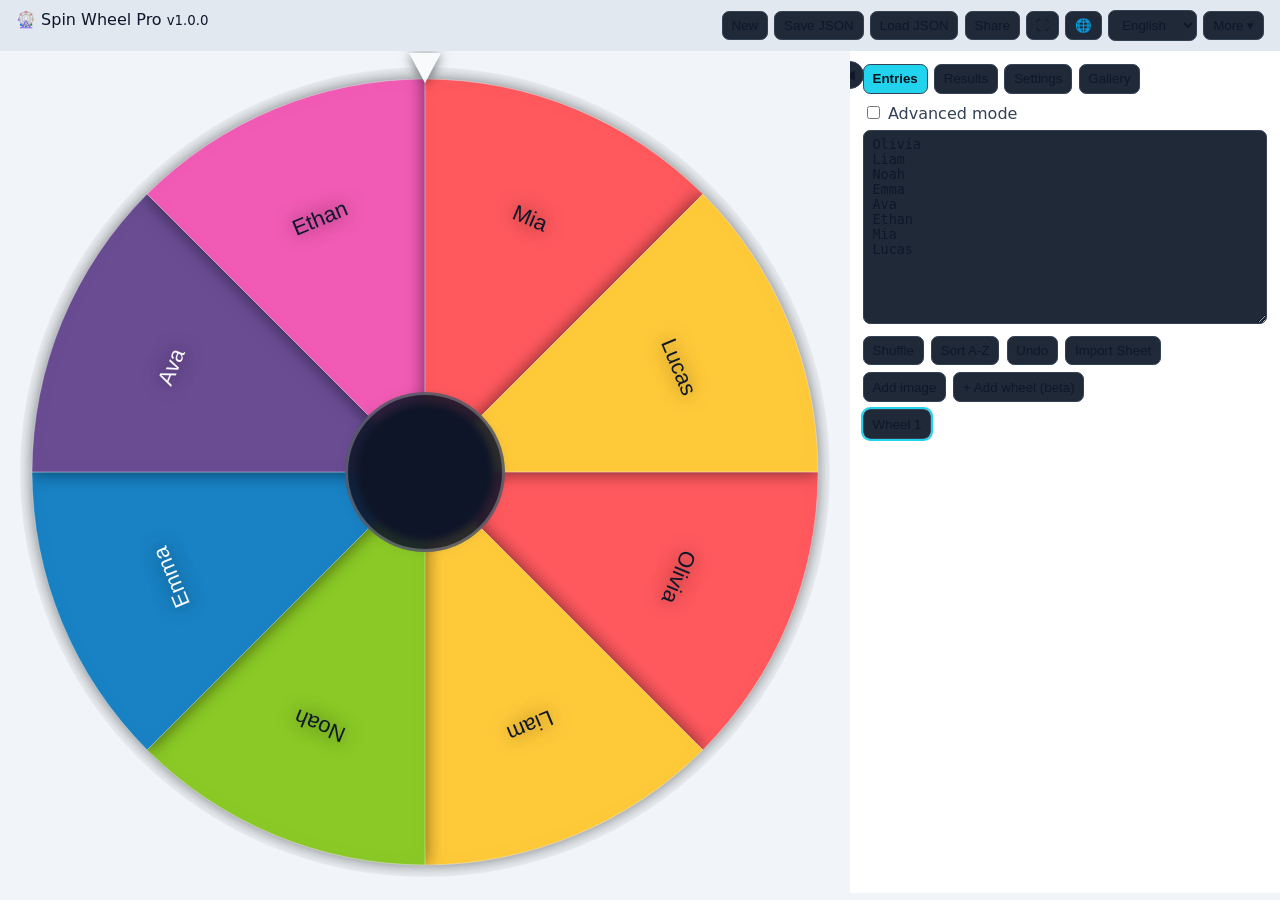
==== index.html @ e316a69f "Build offline WheelOfNames-style client-side app" ====
<!doctype html>
<html lang="en">
<head>
  <meta charset="UTF-8" />
  <meta name="viewport" content="width=device-width, initial-scale=1.0" />
  <title>Spin Wheel Pro</title>
  <link rel="stylesheet" href="styles.css" />
</head>
<body>
  <header class="topbar">
    <div class="brand">🎡 <span data-i18n="appTitle">Spin Wheel Pro</span> <small id="appVersion">v1.0.0</small></div>
    <div class="top-actions">
      <button id="newWheelBtn">New</button>
      <button id="saveWheelBtn">Save JSON</button>
      <button id="loadWheelBtn">Load JSON</button>
      <input id="loadWheelInput" type="file" accept="application/json" hidden />
      <button id="shareBtn">Share</button>
      <button id="fullscreenBtn">⛶</button>
      <button id="languageBtn" aria-label="language selector">🌐</button>
      <select id="languageSelect" class="compact">
        <option value="en">English</option>
        <option value="es">Español</option>
      </select>
      <button id="moreBtn">More ▾</button>
    </div>
  </header>

  <main class="layout">
    <section class="wheel-pane" id="wheelPane">
      <canvas id="wheelCanvas" width="900" height="900" aria-label="Spinning wheel" role="img"></canvas>
      <div id="pointer" aria-hidden="true"></div>
      <button id="spinBtn" class="spin-overlay" aria-label="Spin wheel">Click to spin</button>
    </section>

    <aside class="panel" id="sidePanel">
      <button id="collapsePanelBtn" class="collapse-btn" aria-label="Collapse panel">◀</button>
      <div class="tabs" role="tablist">
        <button class="tab active" data-tab="entriesTab">Entries</button>
        <button class="tab" data-tab="resultsTab">Results</button>
        <button class="tab" data-tab="settingsTab">Settings</button>
        <button class="tab" data-tab="galleryTab">Gallery</button>
      </div>

      <section id="entriesTab" class="tab-content active">
        <div class="row"><label><input type="checkbox" id="advancedMode" /> Advanced mode</label></div>
        <textarea id="entriesInput" rows="12" aria-label="Entries, one per line"></textarea>
        <div id="advancedEditor" class="hidden"></div>
        <div class="button-row">
          <button id="shuffleBtn">Shuffle</button>
          <button id="sortBtn">Sort A-Z</button>
          <button id="undoBtn">Undo</button>
          <button id="importSheetBtn">Import Sheet</button>
        </div>
        <div class="button-row">
          <button id="addImageBtn">Add image</button>
          <button id="addWheelBtn">+ Add wheel (beta)</button>
        </div>
        <div id="wheelTabs" class="wheel-tabs"></div>
      </section>

      <section id="resultsTab" class="tab-content">
        <ul id="resultsList"></ul>
        <div class="button-row">
          <button id="sortResultsBtn">Sort</button>
          <button id="clearResultsBtn">Clear</button>
        </div>
      </section>

      <section id="settingsTab" class="tab-content">
        <label>Title <input id="wheelTitle" type="text" value="My Wheel" /></label>
        <label><input type="checkbox" id="showTitleToggle" checked /> Show title</label>
        <label><input type="checkbox" id="showSpinTextToggle" checked /> Show "Click to spin" text</label>
        <label>Spin duration: <span id="durationValue">11</span>s
          <input id="durationSlider" type="range" min="1" max="60" value="11" />
        </label>
        <div class="button-row compact-row">
          <button class="presetDuration" data-v="6">Quick</button>
          <button class="presetDuration" data-v="11">Normal</button>
          <button class="presetDuration" data-v="19">Long</button>
        </div>
        <label>Visible sectors <input id="visibleSectors" type="range" min="3" max="24" value="10" /></label>
        <label><input type="checkbox" id="spinSlowly" /> Spin slowly</label>
        <label><input type="checkbox" id="displayDuplicates" checked /> Display duplicates</label>
        <label>Tick sound
          <select id="tickSoundSelect">
            <option value="wood">Wood</option>
            <option value="click">Click</option>
            <option value="bell">Bell</option>
          </select>
        </label>
        <label>Tick volume <input id="tickVolume" type="range" min="0" max="1" step="0.01" value="0.4" /></label>
        <label>Celebrate sound
          <select id="celebrateSoundSelect">
            <option value="applause">Applause</option>
            <option value="chime">Chime</option>
            <option value="trumpet">Trumpet</option>
          </select>
        </label>
        <label>Celebrate volume <input id="celebrateVolume" type="range" min="0" max="1" step="0.01" value="0.6" /></label>
        <label><input type="checkbox" id="confettiToggle" checked /> Confetti</label>
        <label><input type="checkbox" id="autoRemoveToggle" /> Auto-remove winner</label>
        <label>Auto-remove delay (s) <input id="autoRemoveDelay" type="number" value="5" min="1" max="60" /></label>
        <label>Winner message <input id="winnerMessage" value="We have a winner!" /></label>
        <label><input type="checkbox" id="showRemoveBtn" checked /> Show remove button in popup</label>

        <h4>Appearance</h4>
        <label>Style
          <select id="colorMode">
            <option value="palette">One color per section</option>
            <option value="image">Wheel background image</option>
          </select>
        </label>
        <label>Palette
          <select id="paletteSelect"></select>
        </label>
        <div id="customPalette" class="button-row compact-row"></div>
        <div class="button-row compact-row"><button id="refreshColorsBtn">Refresh colors</button></div>
        <label>Background image <input id="wheelBgUpload" type="file" accept="image/*" /></label>
        <label>Center image <input id="centerImgUpload" type="file" accept="image/*" /></label>
        <label>Center image size <input id="centerImgSize" type="range" min="40" max="280" value="120" /></label>
        <label>Page background <input id="pageBgColor" type="color" value="#0f172a" /></label>
        <label><input type="checkbox" id="gradientToggle" checked /> Gradient overlay</label>
        <label><input type="checkbox" id="wheelShadowToggle" checked /> Wheel shadow</label>
        <label><input type="checkbox" id="contoursToggle" checked /> Sector contours</label>
        <label>Pointer color <input id="pointerColor" type="color" value="#f8fafc" /></label>
      </section>

      <section id="galleryTab" class="tab-content">
        <input id="gallerySearch" placeholder="Search public wheels" />
        <div id="galleryList"></div>
      </section>
    </aside>
  </main>

  <dialog id="winnerDialog">
    <h3 id="winnerTitle">We have a winner!</h3>
    <p id="winnerName"></p>
    <div class="button-row">
      <button id="keepWinnerBtn">Keep</button>
      <button id="removeWinnerBtn">Remove</button>
      <button id="closeWinnerBtn">Close</button>
    </div>
  </dialog>

  <dialog id="preferencesDialog">
    <h3>Preferences</h3>
    <label>Theme
      <select id="themeSelect">
        <option value="system">System</option>
        <option value="light">Light</option>
        <option value="dark">Dark</option>
      </select>
    </label>
    <label><input type="checkbox" id="prefShowSpinText" checked /> Show "Click to spin" text</label>
    <button id="closePreferencesBtn">Close</button>
    <p><a href="changelog.html" target="_blank" rel="noopener">View changelog</a></p>
  </dialog>

  <dialog id="shareDialog">
    <h3>Share wizard</h3>
    <label>Title <input id="shareTitle" /></label>
    <label>Theme
      <select id="shareTheme"></select>
    </label>
    <label>Visibility
      <select id="shareVisibility">
        <option value="spin">Anyone with link can spin</option>
        <option value="spin-copy">Anyone can spin and copy</option>
        <option value="public">Public gallery</option>
      </select>
    </label>
    <button id="generateShareBtn">Generate</button>
    <textarea id="shareLinkOut" rows="3" readonly></textarea>
    <textarea id="embedCodeOut" rows="3" readonly></textarea>
    <div id="sharePreview"></div>
    <button id="closeShareBtn">Close</button>
  </dialog>

  <script type="module" src="app.js"></script>
</body>
</html>
---- styles.css ----
:root{--bg:#0f172a;--panel:#111827;--text:#e2e8f0;--muted:#94a3b8;--accent:#22d3ee}
*{box-sizing:border-box}body{margin:0;font-family:Inter,system-ui,sans-serif;background:var(--bg);color:var(--text)}
.topbar{display:flex;justify-content:space-between;gap:1rem;padding:.6rem 1rem;background:#020617;position:sticky;top:0;z-index:10}.top-actions{display:flex;gap:.4rem;align-items:center;flex-wrap:wrap}
button,input,select,textarea{background:#1f2937;color:var(--text);border:1px solid #334155;border-radius:.45rem;padding:.4rem .55rem}
button{cursor:pointer}button:hover{border-color:#64748b}.compact{max-width:110px}
.layout{display:grid;grid-template-columns:minmax(300px,1fr) 430px;min-height:calc(100vh - 58px)}
.wheel-pane{position:relative;display:grid;place-items:center;padding:1rem}.wheel-pane canvas{width:min(90vmin,900px);height:min(90vmin,900px);max-width:100%;border-radius:50%}
#pointer{position:absolute;top:calc(50% - min(45vmin,450px) - 14px);width:0;height:0;border-left:16px solid transparent;border-right:16px solid transparent;border-top:30px solid #f8fafc;filter:drop-shadow(0 2px 6px #0008)}
.spin-overlay{position:absolute;inset:0;margin:auto;width:160px;height:160px;border-radius:50%;font-weight:700;background:#0f172add;border:3px solid #fff4;backdrop-filter:blur(3px)}
.panel{background:var(--panel);padding:.8rem;overflow:auto;position:relative}.collapse-btn{position:absolute;left:-14px;top:10px;border-radius:50%;width:28px;height:28px;padding:0}
.tabs{display:flex;gap:.4rem;margin-bottom:.6rem;flex-wrap:wrap}.tab.active{background:var(--accent);color:#00131a;font-weight:700}
.tab-content{display:none}.tab-content.active{display:block}
textarea{width:100%;resize:vertical}.button-row{display:flex;gap:.45rem;flex-wrap:wrap;margin:.45rem 0}.compact-row button{padding:.25rem .4rem}
label{display:block;margin:.4rem 0;color:var(--muted)}label input:not([type="checkbox"]),label select{display:block;width:100%;margin-top:.25rem}
.hidden{display:none}.wheel-tabs{display:flex;gap:.3rem;flex-wrap:wrap}.wheel-tab.active{outline:2px solid var(--accent)}
#resultsList{max-height:40vh;overflow:auto;padding-left:1rem}dialog{border:none;border-radius:.8rem;background:#0b1220;color:var(--text);width:min(94vw,500px)}
#galleryList .item{padding:.5rem;border:1px solid #334155;margin:.4rem 0;border-radius:.5rem}
.confetti{position:fixed;width:8px;height:14px;top:-20px;animation:fall 2.6s linear forwards;z-index:30}
@keyframes fall{to{transform:translateY(110vh) rotate(420deg);opacity:0}}
.pulse{animation:pulse .8s ease-in-out 3}@keyframes pulse{50%{transform:scale(1.05)}}
body.light{--bg:#f1f5f9;--panel:#ffffff;--text:#0f172a;--muted:#334155}body.light .topbar{background:#e2e8f0}
@media (max-width:1080px){.layout{grid-template-columns:1fr}.panel{max-height:45vh}.collapse-btn{display:none}}
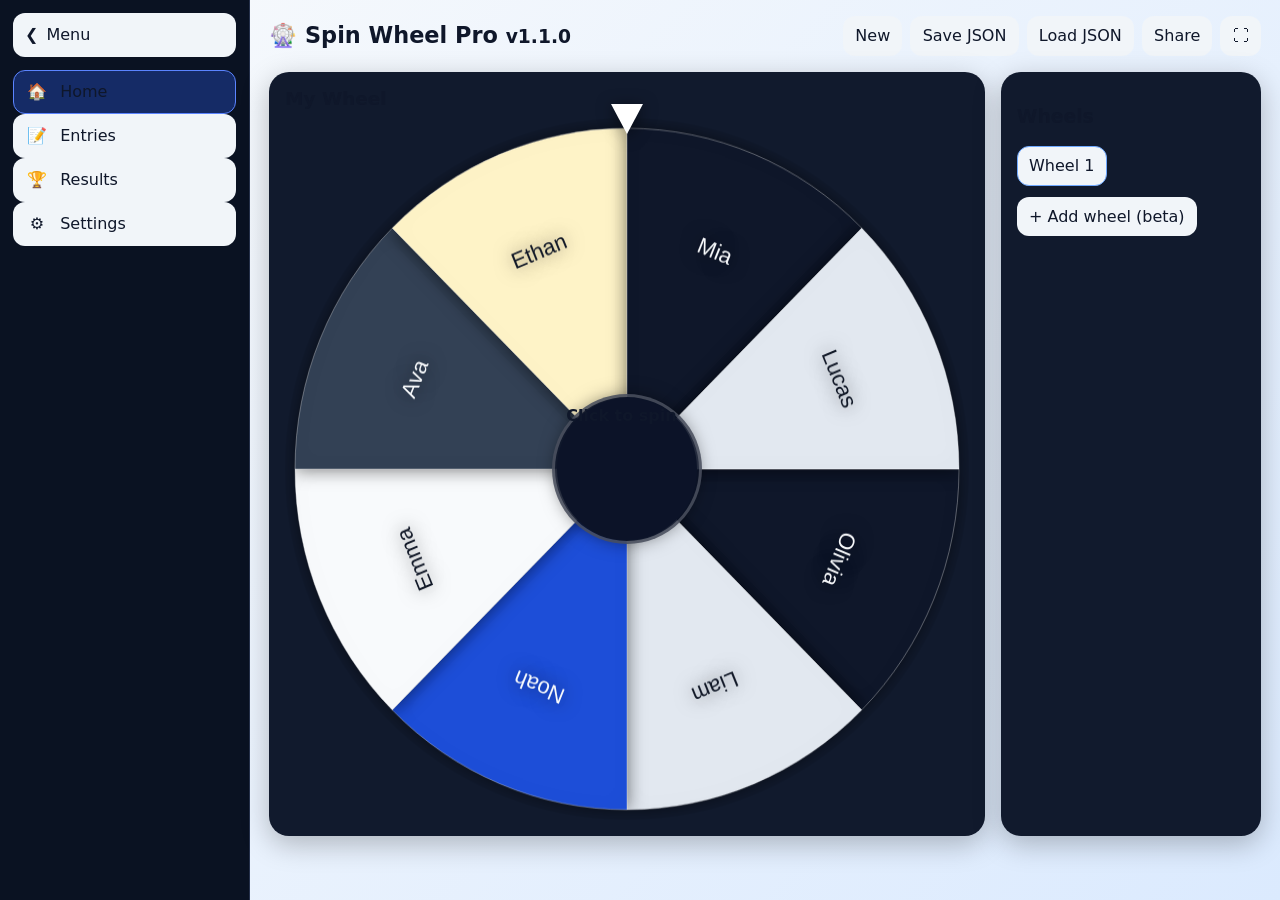
==== commit dabf7b71: "Refine UI/UX with accessible sidebar, accordion settings, and validated themes" ====
--- a/index.html
+++ b/index.html
@@ -2,63 +2,82 @@
 <html lang="en">
 <head>
   <meta charset="UTF-8" />
-  <meta name="viewport" content="width=device-width, initial-scale=1.0" />
+  <meta name="viewport" content="width=device-width, initial-scale=1" />
   <title>Spin Wheel Pro</title>
   <link rel="stylesheet" href="styles.css" />
 </head>
 <body>
-  <header class="topbar">
-    <div class="brand">🎡 <span data-i18n="appTitle">Spin Wheel Pro</span> <small id="appVersion">v1.0.0</small></div>
-    <div class="top-actions">
-      <button id="newWheelBtn">New</button>
-      <button id="saveWheelBtn">Save JSON</button>
-      <button id="loadWheelBtn">Load JSON</button>
-      <input id="loadWheelInput" type="file" accept="application/json" hidden />
-      <button id="shareBtn">Share</button>
-      <button id="fullscreenBtn">⛶</button>
-      <button id="languageBtn" aria-label="language selector">🌐</button>
-      <select id="languageSelect" class="compact">
-        <option value="en">English</option>
-        <option value="es">Español</option>
-      </select>
-      <button id="moreBtn">More ▾</button>
-    </div>
-  </header>
+  <div class="app-shell">
+    <aside id="sidebar" class="sidebar" aria-label="Main navigation">
+      <button id="sidebarToggle" class="sidebar-toggle" aria-expanded="true" aria-controls="sidebarContent" title="Collapse sidebar">
+        <span class="caret">❮</span><span class="toggle-text">Menu</span>
+      </button>
+      <nav id="sidebarContent" class="sidebar-content" aria-label="Sections">
+        <button class="nav-item active" data-view="homeView" aria-label="Home" title="Home">
+          <span class="icon" aria-hidden="true">🏠</span><span class="label">Home</span>
+        </button>
+        <button class="nav-item" data-view="entriesView" aria-label="Entries" title="Entries">
+          <span class="icon" aria-hidden="true">📝</span><span class="label">Entries</span>
+        </button>
+        <button class="nav-item" data-view="resultsView" aria-label="Results" title="Results">
+          <span class="icon" aria-hidden="true">🏆</span><span class="label">Results</span>
+        </button>
+        <button class="nav-item" data-view="settingsView" aria-label="Settings" title="Settings">
+          <span class="icon" aria-hidden="true">⚙️</span><span class="label">Settings</span>
+        </button>
+      </nav>
+    </aside>
 
-  <main class="layout">
-    <section class="wheel-pane" id="wheelPane">
-      <canvas id="wheelCanvas" width="900" height="900" aria-label="Spinning wheel" role="img"></canvas>
-      <div id="pointer" aria-hidden="true"></div>
-      <button id="spinBtn" class="spin-overlay" aria-label="Spin wheel">Click to spin</button>
-    </section>
+    <button id="reopenSidebar" class="reopen-sidebar hidden" aria-label="Expand sidebar" title="Expand sidebar">☰</button>
 
-    <aside class="panel" id="sidePanel">
-      <button id="collapsePanelBtn" class="collapse-btn" aria-label="Collapse panel">◀</button>
-      <div class="tabs" role="tablist">
-        <button class="tab active" data-tab="entriesTab">Entries</button>
-        <button class="tab" data-tab="resultsTab">Results</button>
-        <button class="tab" data-tab="settingsTab">Settings</button>
-        <button class="tab" data-tab="galleryTab">Gallery</button>
-      </div>
+    <main class="main-content">
+      <header class="topbar">
+        <h1>🎡 <span data-i18n="appTitle">Spin Wheel Pro</span> <small id="appVersion">v1.1.0</small></h1>
+        <div class="toolbar" role="group" aria-label="Primary actions">
+          <button id="newBtn">New</button>
+          <button id="saveBtn">Save JSON</button>
+          <button id="loadBtn">Load JSON</button>
+          <input id="loadInput" type="file" accept="application/json" hidden />
+          <button id="shareBtn">Share</button>
+          <button id="fullscreenBtn" aria-label="Toggle fullscreen">⛶</button>
+        </div>
+      </header>
 
-      <section id="entriesTab" class="tab-content active">
-        <div class="row"><label><input type="checkbox" id="advancedMode" /> Advanced mode</label></div>
-        <textarea id="entriesInput" rows="12" aria-label="Entries, one per line"></textarea>
-        <div id="advancedEditor" class="hidden"></div>
+      <section id="homeView" class="view active" aria-label="Wheel">
+        <div class="wheel-layout">
+          <div class="wheel-card">
+            <h2 id="wheelTitleText">My Wheel</h2>
+            <div class="wheel-stage">
+              <canvas id="wheelCanvas" width="900" height="900" role="img" aria-label="Random name picker wheel"></canvas>
+              <div id="pointer" aria-hidden="true"></div>
+              <button id="spinBtn" class="spin-btn" aria-label="Spin wheel">Click to spin</button>
+            </div>
+          </div>
+          <div class="quick-actions">
+            <h3>Wheels</h3>
+            <div id="wheelTabs" class="wheel-tabs"></div>
+            <button id="addWheelBtn">+ Add wheel (beta)</button>
+          </div>
+        </div>
+      </section>
+
+      <section id="entriesView" class="view" aria-label="Entries editor">
+        <h2>Entries</h2>
+        <p class="sub">One item per line. Supports emojis and non-Latin text.</p>
+        <label><input id="advancedMode" type="checkbox" /> Advanced mode (per-entry weight/color/image)</label>
+        <textarea id="entriesInput" rows="12" aria-label="Entries list"></textarea>
+        <div id="advancedEditor" class="advanced-editor hidden" aria-live="polite"></div>
         <div class="button-row">
           <button id="shuffleBtn">Shuffle</button>
           <button id="sortBtn">Sort A-Z</button>
           <button id="undoBtn">Undo</button>
-          <button id="importSheetBtn">Import Sheet</button>
+          <button id="importSheetBtn">Import Google Sheet</button>
         </div>
-        <div class="button-row">
-          <button id="addImageBtn">Add image</button>
-          <button id="addWheelBtn">+ Add wheel (beta)</button>
-        </div>
-        <div id="wheelTabs" class="wheel-tabs"></div>
       </section>
 
-      <section id="resultsTab" class="tab-content">
+      <section id="resultsView" class="view" aria-label="Spin results">
+        <h2>Results</h2>
+        <p class="sub">History of winners from previous spins.</p>
         <ul id="resultsList"></ul>
         <div class="button-row">
           <button id="sortResultsBtn">Sort</button>
@@ -66,75 +85,17 @@
         </div>
       </section>
 
-      <section id="settingsTab" class="tab-content">
-        <label>Title <input id="wheelTitle" type="text" value="My Wheel" /></label>
-        <label><input type="checkbox" id="showTitleToggle" checked /> Show title</label>
-        <label><input type="checkbox" id="showSpinTextToggle" checked /> Show "Click to spin" text</label>
-        <label>Spin duration: <span id="durationValue">11</span>s
-          <input id="durationSlider" type="range" min="1" max="60" value="11" />
-        </label>
-        <div class="button-row compact-row">
-          <button class="presetDuration" data-v="6">Quick</button>
-          <button class="presetDuration" data-v="11">Normal</button>
-          <button class="presetDuration" data-v="19">Long</button>
-        </div>
-        <label>Visible sectors <input id="visibleSectors" type="range" min="3" max="24" value="10" /></label>
-        <label><input type="checkbox" id="spinSlowly" /> Spin slowly</label>
-        <label><input type="checkbox" id="displayDuplicates" checked /> Display duplicates</label>
-        <label>Tick sound
-          <select id="tickSoundSelect">
-            <option value="wood">Wood</option>
-            <option value="click">Click</option>
-            <option value="bell">Bell</option>
-          </select>
-        </label>
-        <label>Tick volume <input id="tickVolume" type="range" min="0" max="1" step="0.01" value="0.4" /></label>
-        <label>Celebrate sound
-          <select id="celebrateSoundSelect">
-            <option value="applause">Applause</option>
-            <option value="chime">Chime</option>
-            <option value="trumpet">Trumpet</option>
-          </select>
-        </label>
-        <label>Celebrate volume <input id="celebrateVolume" type="range" min="0" max="1" step="0.01" value="0.6" /></label>
-        <label><input type="checkbox" id="confettiToggle" checked /> Confetti</label>
-        <label><input type="checkbox" id="autoRemoveToggle" /> Auto-remove winner</label>
-        <label>Auto-remove delay (s) <input id="autoRemoveDelay" type="number" value="5" min="1" max="60" /></label>
-        <label>Winner message <input id="winnerMessage" value="We have a winner!" /></label>
-        <label><input type="checkbox" id="showRemoveBtn" checked /> Show remove button in popup</label>
+      <section id="settingsView" class="view" aria-label="App settings">
+        <h2>Settings</h2>
+        <button id="openSettingsDialog">Open settings dialog</button>
+      </section>
+    </main>
+  </div>
 
-        <h4>Appearance</h4>
-        <label>Style
-          <select id="colorMode">
-            <option value="palette">One color per section</option>
-            <option value="image">Wheel background image</option>
-          </select>
-        </label>
-        <label>Palette
-          <select id="paletteSelect"></select>
-        </label>
-        <div id="customPalette" class="button-row compact-row"></div>
-        <div class="button-row compact-row"><button id="refreshColorsBtn">Refresh colors</button></div>
-        <label>Background image <input id="wheelBgUpload" type="file" accept="image/*" /></label>
-        <label>Center image <input id="centerImgUpload" type="file" accept="image/*" /></label>
-        <label>Center image size <input id="centerImgSize" type="range" min="40" max="280" value="120" /></label>
-        <label>Page background <input id="pageBgColor" type="color" value="#0f172a" /></label>
-        <label><input type="checkbox" id="gradientToggle" checked /> Gradient overlay</label>
-        <label><input type="checkbox" id="wheelShadowToggle" checked /> Wheel shadow</label>
-        <label><input type="checkbox" id="contoursToggle" checked /> Sector contours</label>
-        <label>Pointer color <input id="pointerColor" type="color" value="#f8fafc" /></label>
-      </section>
-
-      <section id="galleryTab" class="tab-content">
-        <input id="gallerySearch" placeholder="Search public wheels" />
-        <div id="galleryList"></div>
-      </section>
-    </aside>
-  </main>
-
-  <dialog id="winnerDialog">
+  <dialog id="winnerDialog" aria-labelledby="winnerTitle">
     <h3 id="winnerTitle">We have a winner!</h3>
     <p id="winnerName"></p>
+    <p id="winnerTextAlt" class="sub">Visual effects are optional and can be disabled in settings.</p>
     <div class="button-row">
       <button id="keepWinnerBtn">Keep</button>
       <button id="removeWinnerBtn">Remove</button>
@@ -142,38 +103,86 @@
     </div>
   </dialog>
 
-  <dialog id="preferencesDialog">
-    <h3>Preferences</h3>
-    <label>Theme
-      <select id="themeSelect">
-        <option value="system">System</option>
-        <option value="light">Light</option>
-        <option value="dark">Dark</option>
-      </select>
-    </label>
-    <label><input type="checkbox" id="prefShowSpinText" checked /> Show "Click to spin" text</label>
-    <button id="closePreferencesBtn">Close</button>
-    <p><a href="changelog.html" target="_blank" rel="noopener">View changelog</a></p>
+  <dialog id="settingsDialog" aria-label="Settings dialog">
+    <h3>Preferences & settings</h3>
+    <p class="sub">Adjust wheel behaviour, appearance, accessibility, and language.</p>
+
+    <div class="accordion">
+      <section>
+        <button class="acc-header" data-acc="spinAcc" aria-expanded="true"><span>🎯 Spin behavior</span><span>▾</span></button>
+        <div id="spinAcc" class="acc-panel open">
+          <p class="sub">Control duration, speed, and sound cadence.</p>
+          <label>Spin duration <span id="durationValue">11</span>s<input id="durationSlider" type="range" min="1" max="60" value="11" /></label>
+          <div class="button-row"><button class="preset" data-v="6">Quick</button><button class="preset" data-v="11">Normal</button><button class="preset" data-v="19">Long</button></div>
+          <label><input id="spinSlowly" type="checkbox" /> Spin slowly</label>
+          <label>Visible sectors <input id="visibleSectors" type="range" min="3" max="24" value="10" /></label>
+          <label>Tick sound <select id="tickSound"><option value="wood">Wood</option><option value="click">Click</option><option value="bell">Bell</option></select></label>
+          <label>Tick volume <input id="tickVolume" type="range" min="0" max="1" step="0.01" value="0.4" /></label>
+        </div>
+      </section>
+
+      <section>
+        <button class="acc-header" data-acc="effectsAcc" aria-expanded="false"><span>🎉 Winner & effects</span><span>▾</span></button>
+        <div id="effectsAcc" class="acc-panel">
+          <p class="sub">Choose celebration style and winner popup content.</p>
+          <label>Winner message <input id="winnerMessage" value="We have a winner!" /></label>
+          <label><input id="showRemoveBtn" type="checkbox" checked /> Show remove button</label>
+          <label><input id="confettiToggle" type="checkbox" checked /> Confetti animation</label>
+          <label>Celebrate sound <select id="celebrateSound"><option value="applause">Applause</option><option value="chime">Chime</option><option value="trumpet">Trumpet</option></select></label>
+          <label>Celebrate volume <input id="celebrateVolume" type="range" min="0" max="1" step="0.01" value="0.6" /></label>
+          <label><input id="autoRemove" type="checkbox" /> Auto-remove winner</label>
+          <label>Auto-remove delay (s) <input id="autoRemoveDelay" type="number" min="1" max="60" value="5" /></label>
+        </div>
+      </section>
+
+      <section>
+        <button class="acc-header" data-acc="appearanceAcc" aria-expanded="false"><span>🎨 Appearance</span><span>▾</span></button>
+        <div id="appearanceAcc" class="acc-panel">
+          <p class="sub">Accessible color themes with contrast-safe combinations.</p>
+          <label>Theme <select id="themeSelect"><option value="system">System</option><option value="light">Light</option><option value="dark">Dark</option></select></label>
+          <label>Color palette <select id="paletteSelect"></select></label>
+          <p class="sub">Cue: ★ = high contrast, ● = medium contrast.</p>
+          <label>Primary (validated) <select id="primaryColor"></select></label>
+          <label>Accent (validated) <select id="accentColor"></select></label>
+          <label>Wheel style <select id="colorMode"><option value="palette">Per-sector colors</option><option value="image">Wheel background image</option></select></label>
+          <label>Wheel image <input id="wheelBgUpload" type="file" accept="image/*" aria-label="Upload wheel background image" /></label>
+          <label>Center image <input id="centerImgUpload" type="file" accept="image/*" aria-label="Upload center image" /></label>
+          <label>Center image alt text <input id="centerImageAlt" placeholder="Decorative logo" /></label>
+          <label>Center image size <input id="centerImgSize" type="range" min="40" max="280" value="120" /></label>
+          <label><input id="contoursToggle" type="checkbox" checked /> Sector contours</label>
+          <label><input id="shadowToggle" type="checkbox" checked /> Wheel shadow</label>
+          <label>Pointer color <input id="pointerColor" type="color" value="#ffffff" /></label>
+        </div>
+      </section>
+
+      <section>
+        <button class="acc-header" data-acc="appAcc" aria-expanded="false"><span>🌐 App & sharing</span><span>▾</span></button>
+        <div id="appAcc" class="acc-panel">
+          <p class="sub">Language, labels, URL state, and embedding.</p>
+          <label>Language <select id="languageSelect"><option value="en">English</option><option value="es">Español</option></select></label>
+          <label><input id="showSpinText" type="checkbox" checked /> Show "Click to spin" text</label>
+          <label><input id="showTitle" type="checkbox" checked /> Show title</label>
+          <label><input id="displayDuplicates" type="checkbox" checked /> Display duplicates</label>
+          <label>Wheel title <input id="wheelTitle" value="My Wheel" /></label>
+          <p>Version: <strong>1.1.0</strong> · <a href="changelog.html" target="_blank" rel="noopener">Changelog</a></p>
+        </div>
+      </section>
+    </div>
+
+    <div class="button-row">
+      <button id="closeSettingsDialog">Close</button>
+    </div>
   </dialog>
 
-  <dialog id="shareDialog">
+  <dialog id="shareDialog" aria-label="Share wizard">
     <h3>Share wizard</h3>
-    <label>Title <input id="shareTitle" /></label>
-    <label>Theme
-      <select id="shareTheme"></select>
-    </label>
-    <label>Visibility
-      <select id="shareVisibility">
-        <option value="spin">Anyone with link can spin</option>
-        <option value="spin-copy">Anyone can spin and copy</option>
-        <option value="public">Public gallery</option>
-      </select>
-    </label>
+    <p class="sub">Generate a link and embed code with current wheel state.</p>
+    <label>Share title <input id="shareTitle" /></label>
+    <label>Visibility <select id="shareVisibility"><option value="spin">Anyone with link can spin</option><option value="spin-copy">Anyone can spin and copy</option><option value="public">Public (local gallery)</option></select></label>
     <button id="generateShareBtn">Generate</button>
-    <textarea id="shareLinkOut" rows="3" readonly></textarea>
-    <textarea id="embedCodeOut" rows="3" readonly></textarea>
-    <div id="sharePreview"></div>
-    <button id="closeShareBtn">Close</button>
+    <textarea id="shareOut" rows="3" readonly></textarea>
+    <textarea id="embedOut" rows="3" readonly></textarea>
+    <button id="closeShareDialog">Close</button>
   </dialog>
 
   <script type="module" src="app.js"></script>
--- a/styles.css
+++ b/styles.css
@@ -1,22 +1,72 @@
-:root{--bg:#0f172a;--panel:#111827;--text:#e2e8f0;--muted:#94a3b8;--accent:#22d3ee}
-*{box-sizing:border-box}body{margin:0;font-family:Inter,system-ui,sans-serif;background:var(--bg);color:var(--text)}
-.topbar{display:flex;justify-content:space-between;gap:1rem;padding:.6rem 1rem;background:#020617;position:sticky;top:0;z-index:10}.top-actions{display:flex;gap:.4rem;align-items:center;flex-wrap:wrap}
-button,input,select,textarea{background:#1f2937;color:var(--text);border:1px solid #334155;border-radius:.45rem;padding:.4rem .55rem}
-button{cursor:pointer}button:hover{border-color:#64748b}.compact{max-width:110px}
-.layout{display:grid;grid-template-columns:minmax(300px,1fr) 430px;min-height:calc(100vh - 58px)}
-.wheel-pane{position:relative;display:grid;place-items:center;padding:1rem}.wheel-pane canvas{width:min(90vmin,900px);height:min(90vmin,900px);max-width:100%;border-radius:50%}
-#pointer{position:absolute;top:calc(50% - min(45vmin,450px) - 14px);width:0;height:0;border-left:16px solid transparent;border-right:16px solid transparent;border-top:30px solid #f8fafc;filter:drop-shadow(0 2px 6px #0008)}
-.spin-overlay{position:absolute;inset:0;margin:auto;width:160px;height:160px;border-radius:50%;font-weight:700;background:#0f172add;border:3px solid #fff4;backdrop-filter:blur(3px)}
-.panel{background:var(--panel);padding:.8rem;overflow:auto;position:relative}.collapse-btn{position:absolute;left:-14px;top:10px;border-radius:50%;width:28px;height:28px;padding:0}
-.tabs{display:flex;gap:.4rem;margin-bottom:.6rem;flex-wrap:wrap}.tab.active{background:var(--accent);color:#00131a;font-weight:700}
-.tab-content{display:none}.tab-content.active{display:block}
-textarea{width:100%;resize:vertical}.button-row{display:flex;gap:.45rem;flex-wrap:wrap;margin:.45rem 0}.compact-row button{padding:.25rem .4rem}
-label{display:block;margin:.4rem 0;color:var(--muted)}label input:not([type="checkbox"]),label select{display:block;width:100%;margin-top:.25rem}
-.hidden{display:none}.wheel-tabs{display:flex;gap:.3rem;flex-wrap:wrap}.wheel-tab.active{outline:2px solid var(--accent)}
-#resultsList{max-height:40vh;overflow:auto;padding-left:1rem}dialog{border:none;border-radius:.8rem;background:#0b1220;color:var(--text);width:min(94vw,500px)}
-#galleryList .item{padding:.5rem;border:1px solid #334155;margin:.4rem 0;border-radius:.5rem}
-.confetti{position:fixed;width:8px;height:14px;top:-20px;animation:fall 2.6s linear forwards;z-index:30}
-@keyframes fall{to{transform:translateY(110vh) rotate(420deg);opacity:0}}
-.pulse{animation:pulse .8s ease-in-out 3}@keyframes pulse{50%{transform:scale(1.05)}}
-body.light{--bg:#f1f5f9;--panel:#ffffff;--text:#0f172a;--muted:#334155}body.light .topbar{background:#e2e8f0}
-@media (max-width:1080px){.layout{grid-template-columns:1fr}.panel{max-height:45vh}.collapse-btn{display:none}}
+:root {
+  --bg: #0b1020;
+  --surface: #121a2b;
+  --surface-2: #1a2438;
+  --text: #f3f5fb;
+  --muted: #b8c2d9;
+  --primary: #2563eb;
+  --accent: #f59e0b;
+  --focus: #93c5fd;
+}
+* { box-sizing: border-box; }
+body { margin: 0; font-family: Inter, system-ui, Segoe UI, sans-serif; background: linear-gradient(135deg,#0b1020,#141f36); color: var(--text); }
+button,input,select,textarea { font: inherit; border-radius: 12px; border: 1px solid transparent; background: var(--surface-2); color: var(--text); padding: .58rem .7rem; }
+button { cursor: pointer; }
+button:hover { filter: brightness(1.08); }
+button:focus-visible,input:focus-visible,select:focus-visible,textarea:focus-visible { outline: 3px solid var(--focus); outline-offset: 2px; }
+
+.app-shell { display: grid; grid-template-columns: 250px 1fr; min-height: 100vh; }
+.sidebar { background: #0a1222; border-right: 1px solid #26314b; padding: .8rem; display: flex; flex-direction: column; gap: .8rem; }
+.sidebar.collapsed { width: 78px; }
+.sidebar-toggle { min-height: 44px; display: flex; align-items: center; gap: .5rem; width: 100%; text-align: left; }
+.nav-item { min-height: 44px; width: 100%; display: flex; align-items: center; gap: .7rem; text-align: left; position: relative; }
+.nav-item .icon { width: 24px; text-align: center; }
+.nav-item.active { background: color-mix(in srgb, var(--primary) 35%, #ffffff08); border-color: #5b84ff; }
+.sidebar.collapsed .label,.sidebar.collapsed .toggle-text { display: none; }
+.sidebar.collapsed .nav-item { justify-content: center; }
+.reopen-sidebar { position: fixed; top: 12px; left: 12px; z-index: 40; min-width: 44px; min-height: 44px; border-radius: 50%; }
+.hidden { display: none !important; }
+
+.main-content { padding: 1rem 1.2rem; }
+.topbar { display: flex; justify-content: space-between; align-items: center; gap: 1rem; flex-wrap: wrap; }
+.topbar h1 { margin: 0; font-size: 1.4rem; font-weight: 700; }
+.toolbar { display: flex; gap: .5rem; flex-wrap: wrap; }
+
+.view { display: none; margin-top: 1rem; }
+.view.active { display: block; }
+.wheel-layout { display: grid; grid-template-columns: 1fr 260px; gap: 1rem; }
+.wheel-card,.quick-actions { background: #111a2d; border-radius: 20px; padding: 1rem; box-shadow: 0 8px 28px #00000040; }
+.wheel-card h2 { margin: 0 0 .6rem; font-size: 1.15rem; }
+.wheel-stage { position: relative; display: grid; place-items: center; }
+#wheelCanvas { width: min(78vmin,760px); height: min(78vmin,760px); border-radius: 50%; max-width: 100%; }
+#pointer { position: absolute; top: calc(50% - min(39vmin,380px) - 14px); width: 0; height: 0; border-left: 16px solid transparent; border-right: 16px solid transparent; border-top: 30px solid #fff; filter: drop-shadow(0 3px 8px #0008); }
+.spin-btn { position: absolute; width: 150px; height: 150px; border-radius: 999px; border: 3px solid #ffffff38; background: #0c1428d6; font-weight: 700; }
+
+.wheel-tabs { display: flex; flex-wrap: wrap; gap: .4rem; margin-bottom: .7rem; }
+.wheel-tab.active { border: 1px solid #6ea8ff; }
+.sub { color: var(--muted); margin-top: .2rem; }
+.button-row { display: flex; flex-wrap: wrap; gap: .5rem; margin-top: .7rem; }
+textarea { width: min(100%, 960px); }
+#resultsList { max-width: 800px; max-height: 48vh; overflow: auto; padding-left: 1.1rem; }
+.advanced-editor { max-width: 100%; overflow: auto; margin-top: .6rem; }
+.advanced-editor table { border-collapse: collapse; width: 100%; }
+.advanced-editor th,.advanced-editor td { border-bottom: 1px solid #334155; padding: .4rem; text-align: left; }
+
+dialog { border: none; border-radius: 18px; background: #0c1428; color: var(--text); width: min(94vw, 720px); box-shadow: 0 15px 60px #0009; }
+.accordion { display: grid; gap: .5rem; }
+.acc-header { min-height: 44px; width: 100%; display: flex; justify-content: space-between; align-items: center; text-align: left; }
+.acc-panel { max-height: 0; overflow: hidden; transition: max-height .28s ease; padding: 0 .4rem; }
+.acc-panel.open { max-height: 800px; padding: .35rem .4rem .6rem; }
+label { display: block; margin: .45rem 0; }
+label input:not([type="checkbox"]),label select { display: block; width: 100%; margin-top: .25rem; }
+
+.confetti { position: fixed; top: -20px; width: 10px; height: 14px; animation: fall 2.4s linear forwards; z-index: 100; }
+@keyframes fall { to { transform: translateY(108vh) rotate(500deg); opacity: 0; } }
+
+@media (max-width: 1050px) {
+  .app-shell { grid-template-columns: 1fr; }
+  .sidebar { position: fixed; inset: 0 auto 0 0; width: 250px; z-index: 30; transform: translateX(0); }
+  .sidebar.collapsed { transform: translateX(-100%); }
+  .main-content { padding: .9rem; }
+  .wheel-layout { grid-template-columns: 1fr; }
+}
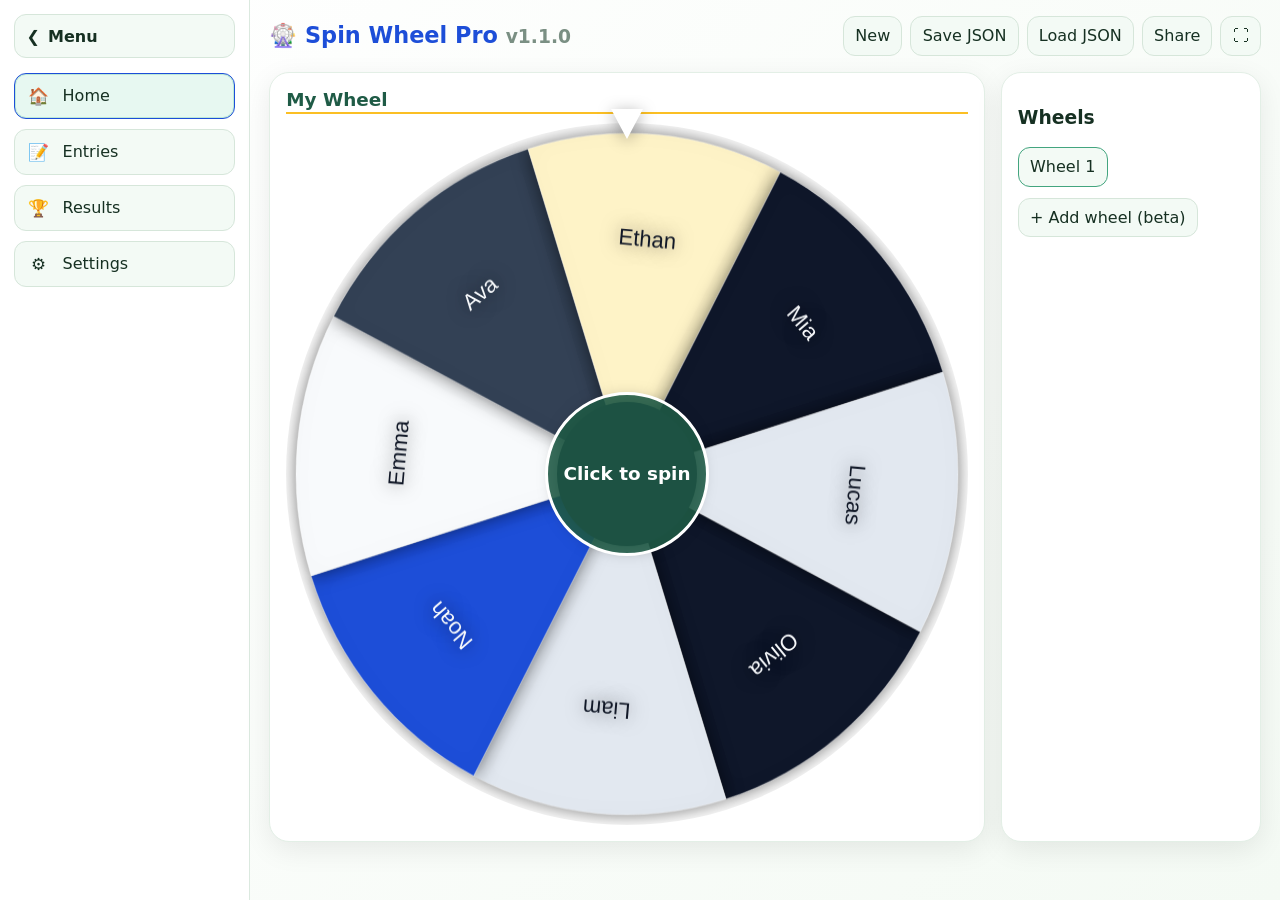
==== commit 2ae1b4c8: "Polish nav spacing, light green theme, and optional gentle auto-spin" ====
--- a/index.html
+++ b/index.html
@@ -161,6 +161,8 @@
           <p class="sub">Language, labels, URL state, and embedding.</p>
           <label>Language <select id="languageSelect"><option value="en">English</option><option value="es">Español</option></select></label>
           <label><input id="showSpinText" type="checkbox" checked /> Show "Click to spin" text</label>
+          <label><input id="autoSpinOnLoad" type="checkbox" checked /> Gentle auto-spin on load</label>
+          <label><input id="reduceMotion" type="checkbox" /> Reduce motion (disables auto-spin/confetti)</label>
           <label><input id="showTitle" type="checkbox" checked /> Show title</label>
           <label><input id="displayDuplicates" type="checkbox" checked /> Display duplicates</label>
           <label>Wheel title <input id="wheelTitle" value="My Wheel" /></label>
--- a/styles.css
+++ b/styles.css
@@ -1,62 +1,66 @@
 :root {
-  --bg: #0b1020;
-  --surface: #121a2b;
-  --surface-2: #1a2438;
-  --text: #f3f5fb;
-  --muted: #b8c2d9;
-  --primary: #2563eb;
-  --accent: #f59e0b;
-  --focus: #93c5fd;
+  --bg: #f8fbf8;
+  --surface: #ffffff;
+  --surface-2: #f3faf5;
+  --text: #163022;
+  --muted: #4f6b5e;
+  --primary: #3eb489;
+  --accent: #fbb03b;
+  --focus: #1f7a5c;
 }
 * { box-sizing: border-box; }
-body { margin: 0; font-family: Inter, system-ui, Segoe UI, sans-serif; background: linear-gradient(135deg,#0b1020,#141f36); color: var(--text); }
-button,input,select,textarea { font: inherit; border-radius: 12px; border: 1px solid transparent; background: var(--surface-2); color: var(--text); padding: .58rem .7rem; }
-button { cursor: pointer; }
-button:hover { filter: brightness(1.08); }
+body { margin: 0; font-family: Inter, system-ui, Segoe UI, sans-serif; background: linear-gradient(135deg,#ffffff,#f4faf4); color: var(--text); }
+button,input,select,textarea { font: inherit; border-radius: 12px; border: 1px solid #d6e6da; background: var(--surface-2); color: var(--text); padding: .58rem .7rem; }
+button { cursor: pointer; transition: transform .06s ease, filter .12s ease, box-shadow .12s ease; }
+button:hover { filter: brightness(1.03); box-shadow: 0 4px 10px #00000014; }
+button:active { transform: translateY(1px) scale(.995); }
 button:focus-visible,input:focus-visible,select:focus-visible,textarea:focus-visible { outline: 3px solid var(--focus); outline-offset: 2px; }
 
 .app-shell { display: grid; grid-template-columns: 250px 1fr; min-height: 100vh; }
-.sidebar { background: #0a1222; border-right: 1px solid #26314b; padding: .8rem; display: flex; flex-direction: column; gap: .8rem; }
+.sidebar { background: #ffffff; border-right: 1px solid #dbe9df; padding: .9rem; display: flex; flex-direction: column; gap: .9rem; }
+.sidebar-content { display: grid; gap: 10px; }
 .sidebar.collapsed { width: 78px; }
-.sidebar-toggle { min-height: 44px; display: flex; align-items: center; gap: .5rem; width: 100%; text-align: left; }
-.nav-item { min-height: 44px; width: 100%; display: flex; align-items: center; gap: .7rem; text-align: left; position: relative; }
-.nav-item .icon { width: 24px; text-align: center; }
-.nav-item.active { background: color-mix(in srgb, var(--primary) 35%, #ffffff08); border-color: #5b84ff; }
+.sidebar-toggle { min-height: 44px; display: flex; align-items: center; gap: .5rem; width: 100%; text-align: left; font-weight: 600; }
+.nav-item { min-height: 46px; width: 100%; display: flex; align-items: center; gap: .75rem; text-align: left; justify-content: flex-start; }
+.nav-item .icon { width: 24px; text-align: center; font-size: 1.05rem; }
+.nav-item .label { line-height: 1.2; }
+.nav-item.active { background: #e7f8f1; border-color: var(--primary); box-shadow: inset 0 0 0 1px #bde9d7; }
 .sidebar.collapsed .label,.sidebar.collapsed .toggle-text { display: none; }
 .sidebar.collapsed .nav-item { justify-content: center; }
-.reopen-sidebar { position: fixed; top: 12px; left: 12px; z-index: 40; min-width: 44px; min-height: 44px; border-radius: 50%; }
+.reopen-sidebar { position: fixed; top: 12px; left: 12px; z-index: 40; min-width: 44px; min-height: 44px; border-radius: 50%; background: #fff; }
 .hidden { display: none !important; }
 
 .main-content { padding: 1rem 1.2rem; }
 .topbar { display: flex; justify-content: space-between; align-items: center; gap: 1rem; flex-wrap: wrap; }
-.topbar h1 { margin: 0; font-size: 1.4rem; font-weight: 700; }
+.topbar h1 { margin: 0; font-size: 1.4rem; font-weight: 700; color: var(--primary); }
+.topbar small { color: #7a8f83; }
 .toolbar { display: flex; gap: .5rem; flex-wrap: wrap; }
 
 .view { display: none; margin-top: 1rem; }
 .view.active { display: block; }
 .wheel-layout { display: grid; grid-template-columns: 1fr 260px; gap: 1rem; }
-.wheel-card,.quick-actions { background: #111a2d; border-radius: 20px; padding: 1rem; box-shadow: 0 8px 28px #00000040; }
-.wheel-card h2 { margin: 0 0 .6rem; font-size: 1.15rem; }
+.wheel-card,.quick-actions { background: var(--surface); border-radius: 20px; padding: 1rem; box-shadow: 0 8px 28px #00000014; border: 1px solid #e3efe6; }
+.wheel-card h2 { margin: 0 0 .6rem; font-size: 1.15rem; color: #1f5b46; border-bottom: 2px solid var(--accent); display: inline-block; padding-bottom: 2px; }
 .wheel-stage { position: relative; display: grid; place-items: center; }
 #wheelCanvas { width: min(78vmin,760px); height: min(78vmin,760px); border-radius: 50%; max-width: 100%; }
-#pointer { position: absolute; top: calc(50% - min(39vmin,380px) - 14px); width: 0; height: 0; border-left: 16px solid transparent; border-right: 16px solid transparent; border-top: 30px solid #fff; filter: drop-shadow(0 3px 8px #0008); }
-.spin-btn { position: absolute; width: 150px; height: 150px; border-radius: 999px; border: 3px solid #ffffff38; background: #0c1428d6; font-weight: 700; }
+#pointer { position: absolute; top: calc(50% - min(39vmin,380px) - 14px); width: 0; height: 0; border-left: 16px solid transparent; border-right: 16px solid transparent; border-top: 30px solid #205d47; filter: drop-shadow(0 3px 8px #0005); }
+.spin-btn { position: absolute; width: 164px; height: 164px; border-radius: 999px; border: 3px solid #ffffff; background: #1f5b46e0; color: #fff; font-weight: 700; font-size: 1.15rem; text-align: center; display: inline-flex; align-items: center; justify-content: center; line-height: 1.2; }
 
 .wheel-tabs { display: flex; flex-wrap: wrap; gap: .4rem; margin-bottom: .7rem; }
-.wheel-tab.active { border: 1px solid #6ea8ff; }
+.wheel-tab.active { border: 1px solid #43a57f; }
 .sub { color: var(--muted); margin-top: .2rem; }
 .button-row { display: flex; flex-wrap: wrap; gap: .5rem; margin-top: .7rem; }
 textarea { width: min(100%, 960px); }
 #resultsList { max-width: 800px; max-height: 48vh; overflow: auto; padding-left: 1.1rem; }
 .advanced-editor { max-width: 100%; overflow: auto; margin-top: .6rem; }
 .advanced-editor table { border-collapse: collapse; width: 100%; }
-.advanced-editor th,.advanced-editor td { border-bottom: 1px solid #334155; padding: .4rem; text-align: left; }
+.advanced-editor th,.advanced-editor td { border-bottom: 1px solid #d8e8dd; padding: .4rem; text-align: left; }
 
-dialog { border: none; border-radius: 18px; background: #0c1428; color: var(--text); width: min(94vw, 720px); box-shadow: 0 15px 60px #0009; }
+dialog { border: none; border-radius: 18px; background: #ffffff; color: var(--text); width: min(94vw, 720px); box-shadow: 0 15px 60px #0004; }
 .accordion { display: grid; gap: .5rem; }
 .acc-header { min-height: 44px; width: 100%; display: flex; justify-content: space-between; align-items: center; text-align: left; }
 .acc-panel { max-height: 0; overflow: hidden; transition: max-height .28s ease; padding: 0 .4rem; }
-.acc-panel.open { max-height: 800px; padding: .35rem .4rem .6rem; }
+.acc-panel.open { max-height: 900px; padding: .35rem .4rem .6rem; }
 label { display: block; margin: .45rem 0; }
 label input:not([type="checkbox"]),label select { display: block; width: 100%; margin-top: .25rem; }
 
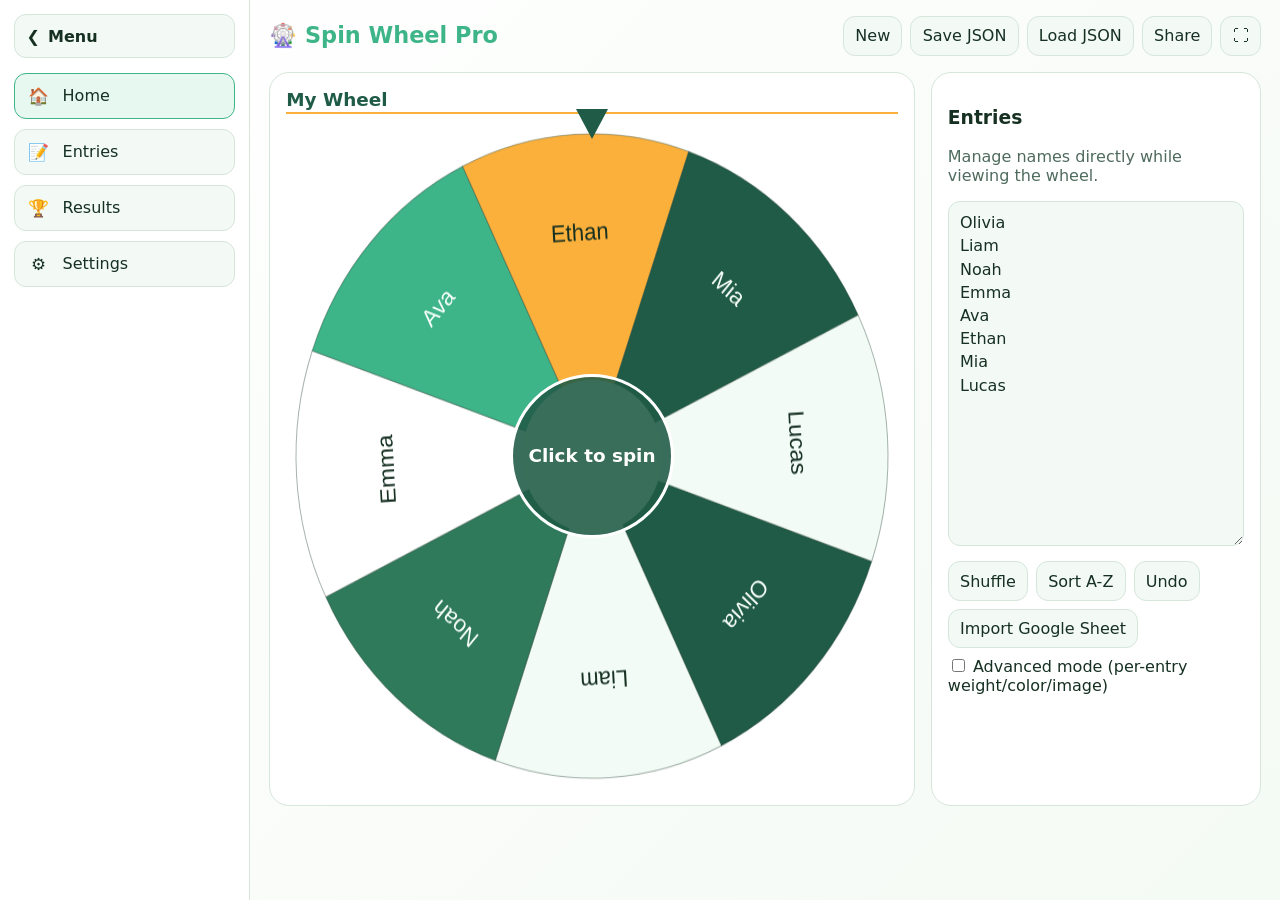
==== commit db94fd46: "Simplify layout, remove multi-wheel UI, and improve mobile/dark UX" ====
--- a/index.html
+++ b/index.html
@@ -13,18 +13,10 @@
         <span class="caret">❮</span><span class="toggle-text">Menu</span>
       </button>
       <nav id="sidebarContent" class="sidebar-content" aria-label="Sections">
-        <button class="nav-item active" data-view="homeView" aria-label="Home" title="Home">
-          <span class="icon" aria-hidden="true">🏠</span><span class="label">Home</span>
-        </button>
-        <button class="nav-item" data-view="entriesView" aria-label="Entries" title="Entries">
-          <span class="icon" aria-hidden="true">📝</span><span class="label">Entries</span>
-        </button>
-        <button class="nav-item" data-view="resultsView" aria-label="Results" title="Results">
-          <span class="icon" aria-hidden="true">🏆</span><span class="label">Results</span>
-        </button>
-        <button class="nav-item" data-view="settingsView" aria-label="Settings" title="Settings">
-          <span class="icon" aria-hidden="true">⚙️</span><span class="label">Settings</span>
-        </button>
+        <button class="nav-item active" data-view="homeView" aria-label="Home" title="Home"><span class="icon" aria-hidden="true">🏠</span><span class="label">Home</span></button>
+        <button class="nav-item" data-view="entriesView" aria-label="Entries" title="Entries"><span class="icon" aria-hidden="true">📝</span><span class="label">Entries</span></button>
+        <button class="nav-item" data-view="resultsView" aria-label="Results" title="Results"><span class="icon" aria-hidden="true">🏆</span><span class="label">Results</span></button>
+        <button class="nav-item" data-view="settingsView" aria-label="Settings" title="Settings"><span class="icon" aria-hidden="true">⚙️</span><span class="label">Settings</span></button>
       </nav>
     </aside>
 
@@ -32,7 +24,7 @@
 
     <main class="main-content">
       <header class="topbar">
-        <h1>🎡 <span data-i18n="appTitle">Spin Wheel Pro</span> <small id="appVersion">v1.1.0</small></h1>
+        <h1>🎡 <span data-i18n="appTitle">Spin Wheel Pro</span></h1>
         <div class="toolbar" role="group" aria-label="Primary actions">
           <button id="newBtn">New</button>
           <button id="saveBtn">Save JSON</button>
@@ -53,26 +45,35 @@
               <button id="spinBtn" class="spin-btn" aria-label="Spin wheel">Click to spin</button>
             </div>
           </div>
-          <div class="quick-actions">
-            <h3>Wheels</h3>
-            <div id="wheelTabs" class="wheel-tabs"></div>
-            <button id="addWheelBtn">+ Add wheel (beta)</button>
+          <div class="quick-actions" aria-label="Entry tools">
+            <h3>Entries</h3>
+            <p class="sub">Manage names directly while viewing the wheel.</p>
+            <textarea id="entriesInput" rows="14" aria-label="Entries list"></textarea>
+            <div class="button-row">
+              <button id="shuffleBtn">Shuffle</button>
+              <button id="sortBtn">Sort A-Z</button>
+              <button id="undoBtn">Undo</button>
+              <button id="importSheetBtn">Import Google Sheet</button>
+            </div>
+            <label><input id="advancedMode" type="checkbox" /> Advanced mode (per-entry weight/color/image)</label>
+            <div id="advancedEditor" class="advanced-editor hidden" aria-live="polite"></div>
           </div>
+        </div>
+
+        <div class="mobile-nav-wrap">
+          <button id="mobileNavToggle" class="mobile-nav-toggle" aria-expanded="false" aria-controls="mobileNavMenu">☰ Menu</button>
+          <nav id="mobileNavMenu" class="mobile-nav-menu hidden" aria-label="Mobile navigation">
+            <button class="nav-item" data-view="entriesView">Entries</button>
+            <button class="nav-item" data-view="resultsView">Results</button>
+            <button class="nav-item" data-view="settingsView">Settings</button>
+          </nav>
         </div>
       </section>
 
       <section id="entriesView" class="view" aria-label="Entries editor">
         <h2>Entries</h2>
         <p class="sub">One item per line. Supports emojis and non-Latin text.</p>
-        <label><input id="advancedMode" type="checkbox" /> Advanced mode (per-entry weight/color/image)</label>
-        <textarea id="entriesInput" rows="12" aria-label="Entries list"></textarea>
-        <div id="advancedEditor" class="advanced-editor hidden" aria-live="polite"></div>
-        <div class="button-row">
-          <button id="shuffleBtn">Shuffle</button>
-          <button id="sortBtn">Sort A-Z</button>
-          <button id="undoBtn">Undo</button>
-          <button id="importSheetBtn">Import Google Sheet</button>
-        </div>
+        <p class="sub">Use Home to edit entries side-by-side with the wheel.</p>
       </section>
 
       <section id="resultsView" class="view" aria-label="Spin results">
@@ -150,8 +151,8 @@
           <label>Center image alt text <input id="centerImageAlt" placeholder="Decorative logo" /></label>
           <label>Center image size <input id="centerImgSize" type="range" min="40" max="280" value="120" /></label>
           <label><input id="contoursToggle" type="checkbox" checked /> Sector contours</label>
-          <label><input id="shadowToggle" type="checkbox" checked /> Wheel shadow</label>
-          <label>Pointer color <input id="pointerColor" type="color" value="#ffffff" /></label>
+          <label><input id="shadowToggle" type="checkbox" /> Wheel shadow</label>
+          <label>Pointer color <input id="pointerColor" type="color" value="#1f5b46" /></label>
         </div>
       </section>
 
@@ -166,21 +167,19 @@
           <label><input id="showTitle" type="checkbox" checked /> Show title</label>
           <label><input id="displayDuplicates" type="checkbox" checked /> Display duplicates</label>
           <label>Wheel title <input id="wheelTitle" value="My Wheel" /></label>
-          <p>Version: <strong>1.1.0</strong> · <a href="changelog.html" target="_blank" rel="noopener">Changelog</a></p>
+          <p><a href="changelog.html" target="_blank" rel="noopener">Changelog</a></p>
         </div>
       </section>
     </div>
 
-    <div class="button-row">
-      <button id="closeSettingsDialog">Close</button>
-    </div>
+    <div class="button-row"><button id="closeSettingsDialog">Close</button></div>
   </dialog>
 
   <dialog id="shareDialog" aria-label="Share wizard">
     <h3>Share wizard</h3>
     <p class="sub">Generate a link and embed code with current wheel state.</p>
     <label>Share title <input id="shareTitle" /></label>
-    <label>Visibility <select id="shareVisibility"><option value="spin">Anyone with link can spin</option><option value="spin-copy">Anyone can spin and copy</option><option value="public">Public (local gallery)</option></select></label>
+    <label>Visibility <select id="shareVisibility"><option value="spin">Anyone with link can spin</option><option value="spin-copy">Anyone can spin and copy</option><option value="public">Public</option></select></label>
     <button id="generateShareBtn">Generate</button>
     <textarea id="shareOut" rows="3" readonly></textarea>
     <textarea id="embedOut" rows="3" readonly></textarea>
--- a/styles.css
+++ b/styles.css
@@ -7,56 +7,58 @@
   --primary: #3eb489;
   --accent: #fbb03b;
   --focus: #1f7a5c;
+  --line: #d6e6da;
 }
 * { box-sizing: border-box; }
 body { margin: 0; font-family: Inter, system-ui, Segoe UI, sans-serif; background: linear-gradient(135deg,#ffffff,#f4faf4); color: var(--text); }
-button,input,select,textarea { font: inherit; border-radius: 12px; border: 1px solid #d6e6da; background: var(--surface-2); color: var(--text); padding: .58rem .7rem; }
-button { cursor: pointer; transition: transform .06s ease, filter .12s ease, box-shadow .12s ease; }
-button:hover { filter: brightness(1.03); box-shadow: 0 4px 10px #00000014; }
+button,input,select,textarea { font: inherit; border-radius: 12px; border: 1px solid var(--line); background: var(--surface-2); color: var(--text); padding: .58rem .7rem; }
+button { cursor: pointer; transition: transform .06s ease, filter .12s ease, background .12s ease; }
+button:hover { filter: brightness(1.03); background: color-mix(in srgb, var(--surface-2) 80%, var(--primary) 20%); }
 button:active { transform: translateY(1px) scale(.995); }
 button:focus-visible,input:focus-visible,select:focus-visible,textarea:focus-visible { outline: 3px solid var(--focus); outline-offset: 2px; }
 
 .app-shell { display: grid; grid-template-columns: 250px 1fr; min-height: 100vh; }
-.sidebar { background: #ffffff; border-right: 1px solid #dbe9df; padding: .9rem; display: flex; flex-direction: column; gap: .9rem; }
+.sidebar { background: var(--surface); border-right: 1px solid var(--line); padding: .9rem; display: flex; flex-direction: column; gap: .9rem; }
 .sidebar-content { display: grid; gap: 10px; }
 .sidebar.collapsed { width: 78px; }
 .sidebar-toggle { min-height: 44px; display: flex; align-items: center; gap: .5rem; width: 100%; text-align: left; font-weight: 600; }
-.nav-item { min-height: 46px; width: 100%; display: flex; align-items: center; gap: .75rem; text-align: left; justify-content: flex-start; }
+.nav-item { min-height: 46px; width: 100%; display: flex; align-items: center; justify-content: flex-start; gap: .75rem; text-align: left; }
 .nav-item .icon { width: 24px; text-align: center; font-size: 1.05rem; }
-.nav-item .label { line-height: 1.2; }
-.nav-item.active { background: #e7f8f1; border-color: var(--primary); box-shadow: inset 0 0 0 1px #bde9d7; }
+.nav-item.active { background: #e7f8f1; border-color: var(--primary); }
 .sidebar.collapsed .label,.sidebar.collapsed .toggle-text { display: none; }
 .sidebar.collapsed .nav-item { justify-content: center; }
-.reopen-sidebar { position: fixed; top: 12px; left: 12px; z-index: 40; min-width: 44px; min-height: 44px; border-radius: 50%; background: #fff; }
+.reopen-sidebar { position: fixed; top: 12px; left: 12px; z-index: 40; min-width: 44px; min-height: 44px; border-radius: 50%; background: var(--surface); }
 .hidden { display: none !important; }
 
 .main-content { padding: 1rem 1.2rem; }
 .topbar { display: flex; justify-content: space-between; align-items: center; gap: 1rem; flex-wrap: wrap; }
 .topbar h1 { margin: 0; font-size: 1.4rem; font-weight: 700; color: var(--primary); }
-.topbar small { color: #7a8f83; }
 .toolbar { display: flex; gap: .5rem; flex-wrap: wrap; }
 
 .view { display: none; margin-top: 1rem; }
 .view.active { display: block; }
-.wheel-layout { display: grid; grid-template-columns: 1fr 260px; gap: 1rem; }
-.wheel-card,.quick-actions { background: var(--surface); border-radius: 20px; padding: 1rem; box-shadow: 0 8px 28px #00000014; border: 1px solid #e3efe6; }
+.wheel-layout { display: grid; grid-template-columns: 1fr 330px; gap: 1rem; }
+.wheel-card,.quick-actions { background: var(--surface); border-radius: 20px; padding: 1rem; border: 1px solid var(--line); }
 .wheel-card h2 { margin: 0 0 .6rem; font-size: 1.15rem; color: #1f5b46; border-bottom: 2px solid var(--accent); display: inline-block; padding-bottom: 2px; }
 .wheel-stage { position: relative; display: grid; place-items: center; }
-#wheelCanvas { width: min(78vmin,760px); height: min(78vmin,760px); border-radius: 50%; max-width: 100%; }
-#pointer { position: absolute; top: calc(50% - min(39vmin,380px) - 14px); width: 0; height: 0; border-left: 16px solid transparent; border-right: 16px solid transparent; border-top: 30px solid #205d47; filter: drop-shadow(0 3px 8px #0005); }
+#wheelCanvas { width: min(74vmin,760px); height: min(74vmin,760px); border-radius: 50%; max-width: 100%; }
+#pointer { position: absolute; top: calc(50% - min(37vmin,360px) - 14px); width: 0; height: 0; border-left: 16px solid transparent; border-right: 16px solid transparent; border-top: 30px solid #205d47; }
 .spin-btn { position: absolute; width: 164px; height: 164px; border-radius: 999px; border: 3px solid #ffffff; background: #1f5b46e0; color: #fff; font-weight: 700; font-size: 1.15rem; text-align: center; display: inline-flex; align-items: center; justify-content: center; line-height: 1.2; }
 
-.wheel-tabs { display: flex; flex-wrap: wrap; gap: .4rem; margin-bottom: .7rem; }
-.wheel-tab.active { border: 1px solid #43a57f; }
+.quick-actions textarea { width: 100%; min-height: 240px; max-height: 55vh; overflow: auto; font-size: 1rem; line-height: 1.45; }
 .sub { color: var(--muted); margin-top: .2rem; }
 .button-row { display: flex; flex-wrap: wrap; gap: .5rem; margin-top: .7rem; }
-textarea { width: min(100%, 960px); }
 #resultsList { max-width: 800px; max-height: 48vh; overflow: auto; padding-left: 1.1rem; }
 .advanced-editor { max-width: 100%; overflow: auto; margin-top: .6rem; }
 .advanced-editor table { border-collapse: collapse; width: 100%; }
-.advanced-editor th,.advanced-editor td { border-bottom: 1px solid #d8e8dd; padding: .4rem; text-align: left; }
+.advanced-editor th,.advanced-editor td { border-bottom: 1px solid var(--line); padding: .4rem; text-align: left; }
+.mobile-nav-wrap { display: none; margin-top: .8rem; }
+.mobile-nav-toggle { min-height: 46px; width: 100%; }
+.mobile-nav-menu { display: grid; gap: 10px; margin-top: .6rem; }
 
-dialog { border: none; border-radius: 18px; background: #ffffff; color: var(--text); width: min(94vw, 720px); box-shadow: 0 15px 60px #0004; }
+
+
+dialog { border: none; border-radius: 18px; background: var(--surface); color: var(--text); width: min(94vw, 720px); border: 1px solid var(--line); }
 .accordion { display: grid; gap: .5rem; }
 .acc-header { min-height: 44px; width: 100%; display: flex; justify-content: space-between; align-items: center; text-align: left; }
 .acc-panel { max-height: 0; overflow: hidden; transition: max-height .28s ease; padding: 0 .4rem; }
@@ -72,5 +74,18 @@
   .sidebar { position: fixed; inset: 0 auto 0 0; width: 250px; z-index: 30; transform: translateX(0); }
   .sidebar.collapsed { transform: translateX(-100%); }
   .main-content { padding: .9rem; }
+}
+@media (max-width: 768px) {
+  .sidebar { display: none; }
+  .reopen-sidebar { display: none !important; }
   .wheel-layout { grid-template-columns: 1fr; }
+  #entriesView .sub { max-width: 95%; }
+  .mobile-nav-wrap { display: block; }
+  .topbar .toolbar { width: 100%; }
+  .topbar .toolbar button { flex: 1 1 30%; min-height: 44px; }
 }
+
+/* Accessible dark theme with softened black and tonal layers */
+@media (prefers-color-scheme: dark) {
+  :root { --bg:#121212; --surface:#1a1a1a; --surface-2:#242424; --text:#f4f4f4; --muted:#c2c2c2; --line:#333333; --focus:#88c9af; }
+}
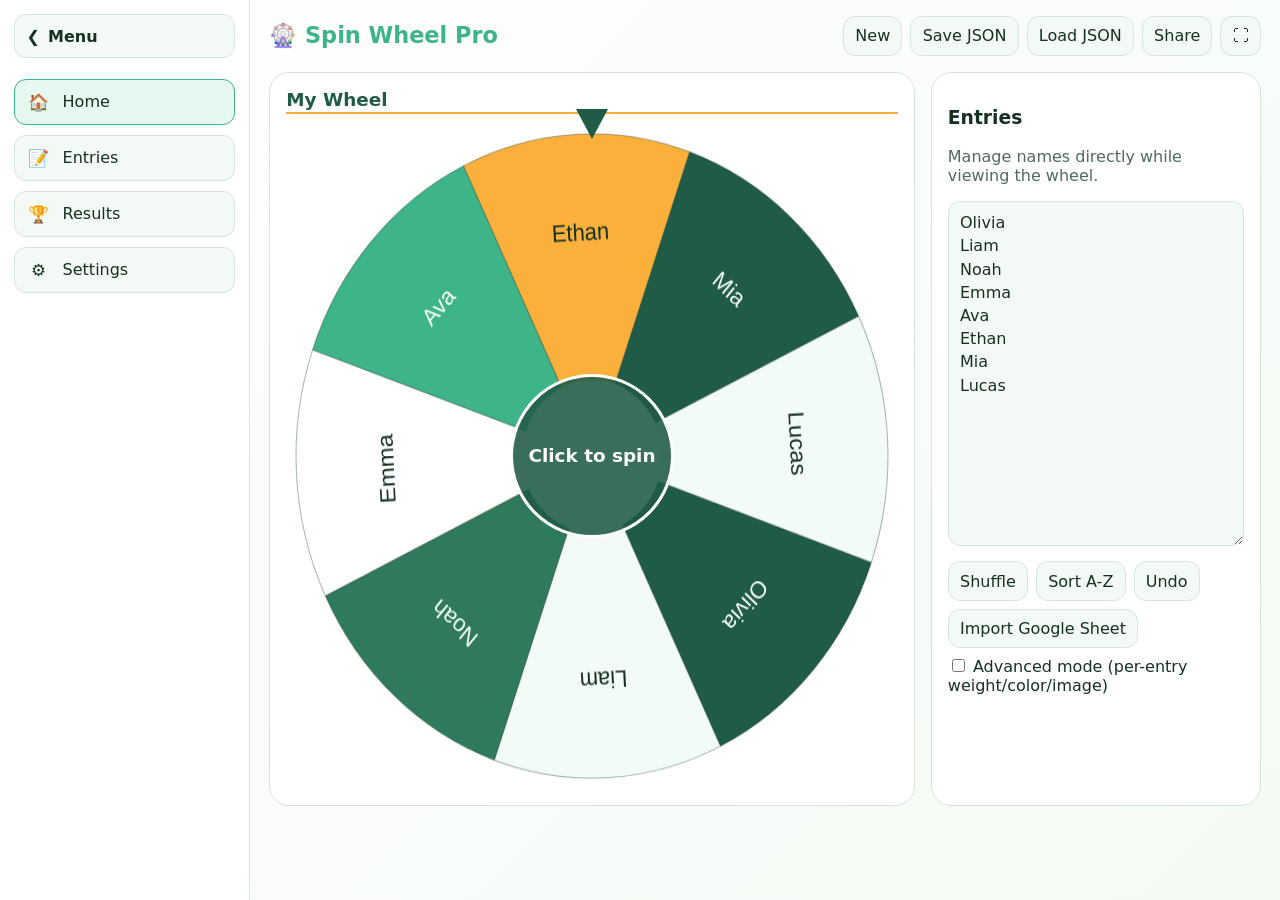
==== commit 83628f53: "Fix collapsed sidebar spacing, short share links, and remove changelog" ====
--- a/index.html
+++ b/index.html
@@ -167,7 +167,7 @@
           <label><input id="showTitle" type="checkbox" checked /> Show title</label>
           <label><input id="displayDuplicates" type="checkbox" checked /> Display duplicates</label>
           <label>Wheel title <input id="wheelTitle" value="My Wheel" /></label>
-          <p><a href="changelog.html" target="_blank" rel="noopener">Changelog</a></p>
+          
         </div>
       </section>
     </div>
--- a/styles.css
+++ b/styles.css
@@ -21,12 +21,16 @@
 .sidebar { background: var(--surface); border-right: 1px solid var(--line); padding: .9rem; display: flex; flex-direction: column; gap: .9rem; }
 .sidebar-content { display: grid; gap: 10px; }
 .sidebar.collapsed { width: 78px; }
-.sidebar-toggle { min-height: 44px; display: flex; align-items: center; gap: .5rem; width: 100%; text-align: left; font-weight: 600; }
+.sidebar-toggle { min-height: 44px; display: flex; align-items: center; gap: .5rem; width: 100%; text-align: left; font-weight: 600; margin-bottom: 6px; }
 .nav-item { min-height: 46px; width: 100%; display: flex; align-items: center; justify-content: flex-start; gap: .75rem; text-align: left; }
+.nav-item:hover { background: #edf7f1; }
+.nav-item:focus-visible { outline: 3px solid var(--focus); outline-offset: 1px; }
 .nav-item .icon { width: 24px; text-align: center; font-size: 1.05rem; }
 .nav-item.active { background: #e7f8f1; border-color: var(--primary); }
 .sidebar.collapsed .label,.sidebar.collapsed .toggle-text { display: none; }
 .sidebar.collapsed .nav-item { justify-content: center; }
+.sidebar.collapsed .sidebar-content { gap: 12px; margin-top: 8px; }
+.sidebar.collapsed .sidebar-toggle { margin-bottom: 10px; }
 .reopen-sidebar { position: fixed; top: 12px; left: 12px; z-index: 40; min-width: 44px; min-height: 44px; border-radius: 50%; background: var(--surface); }
 .hidden { display: none !important; }
 
